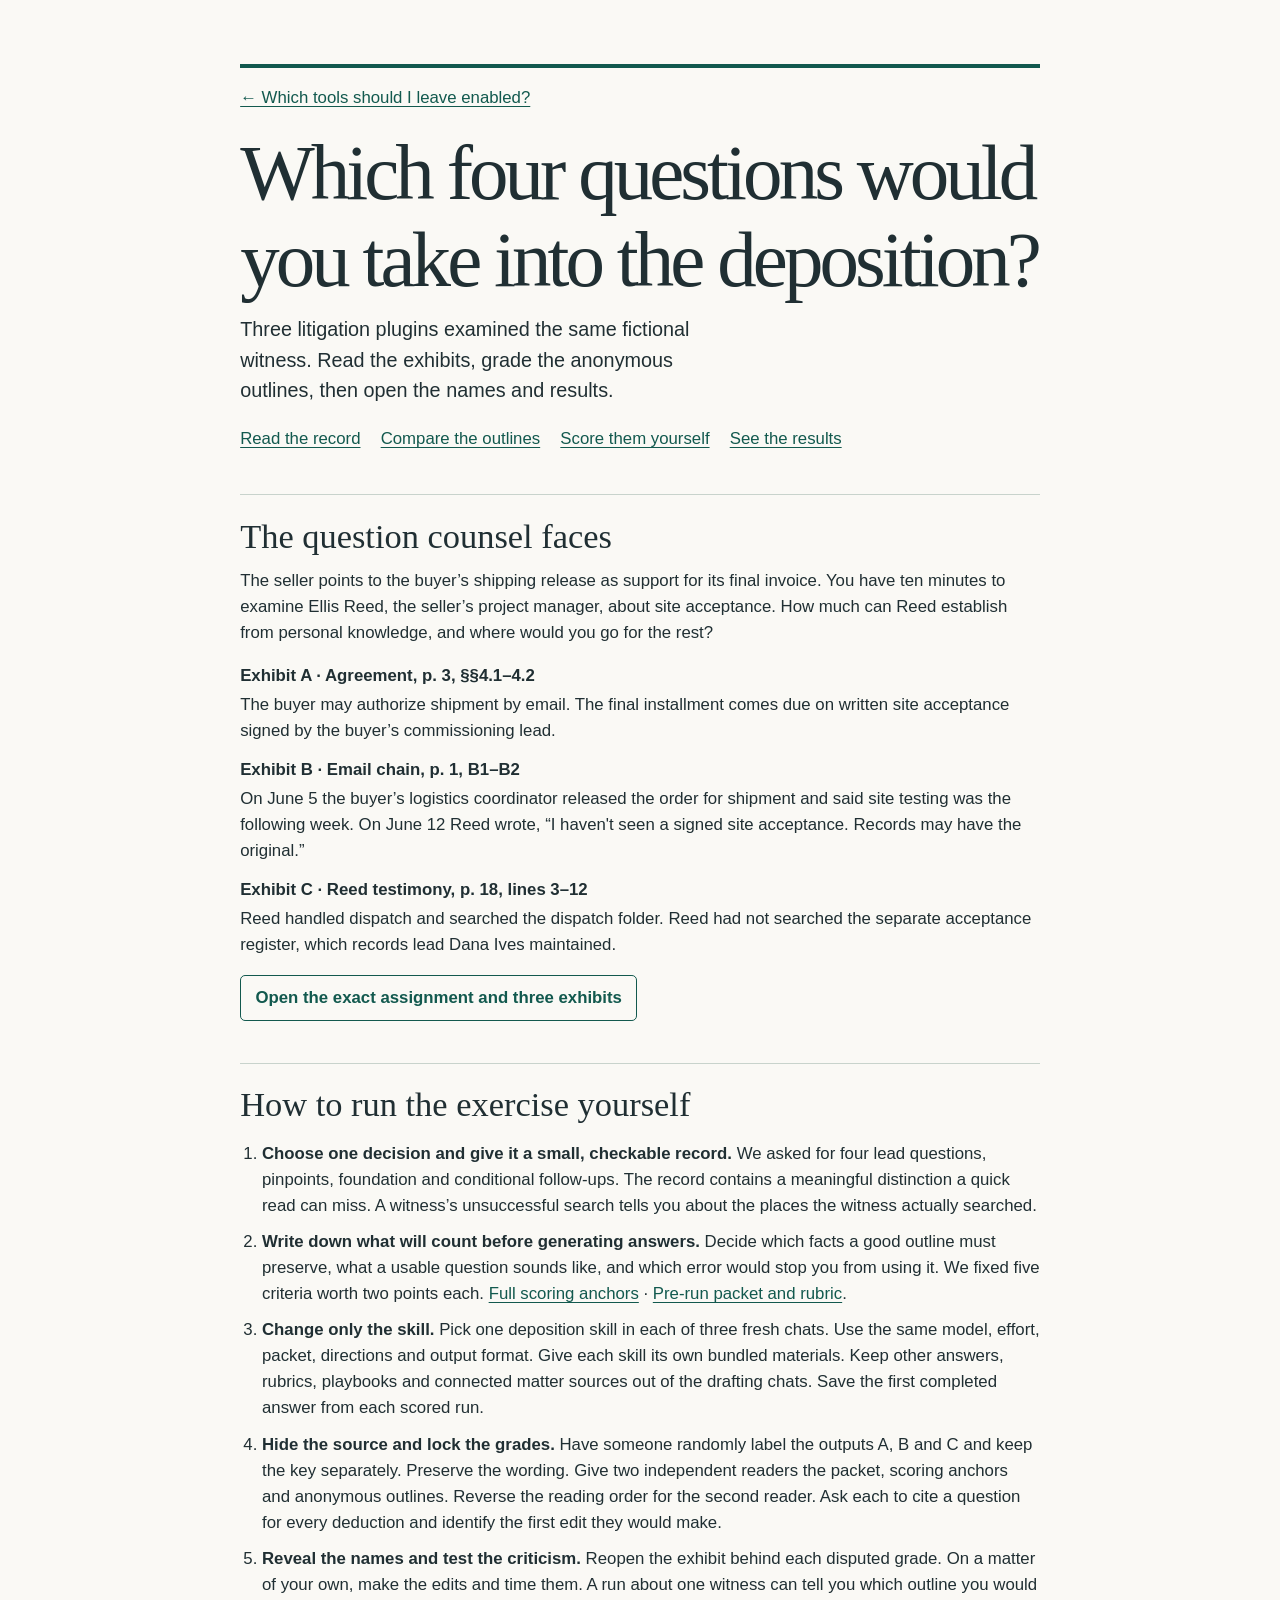
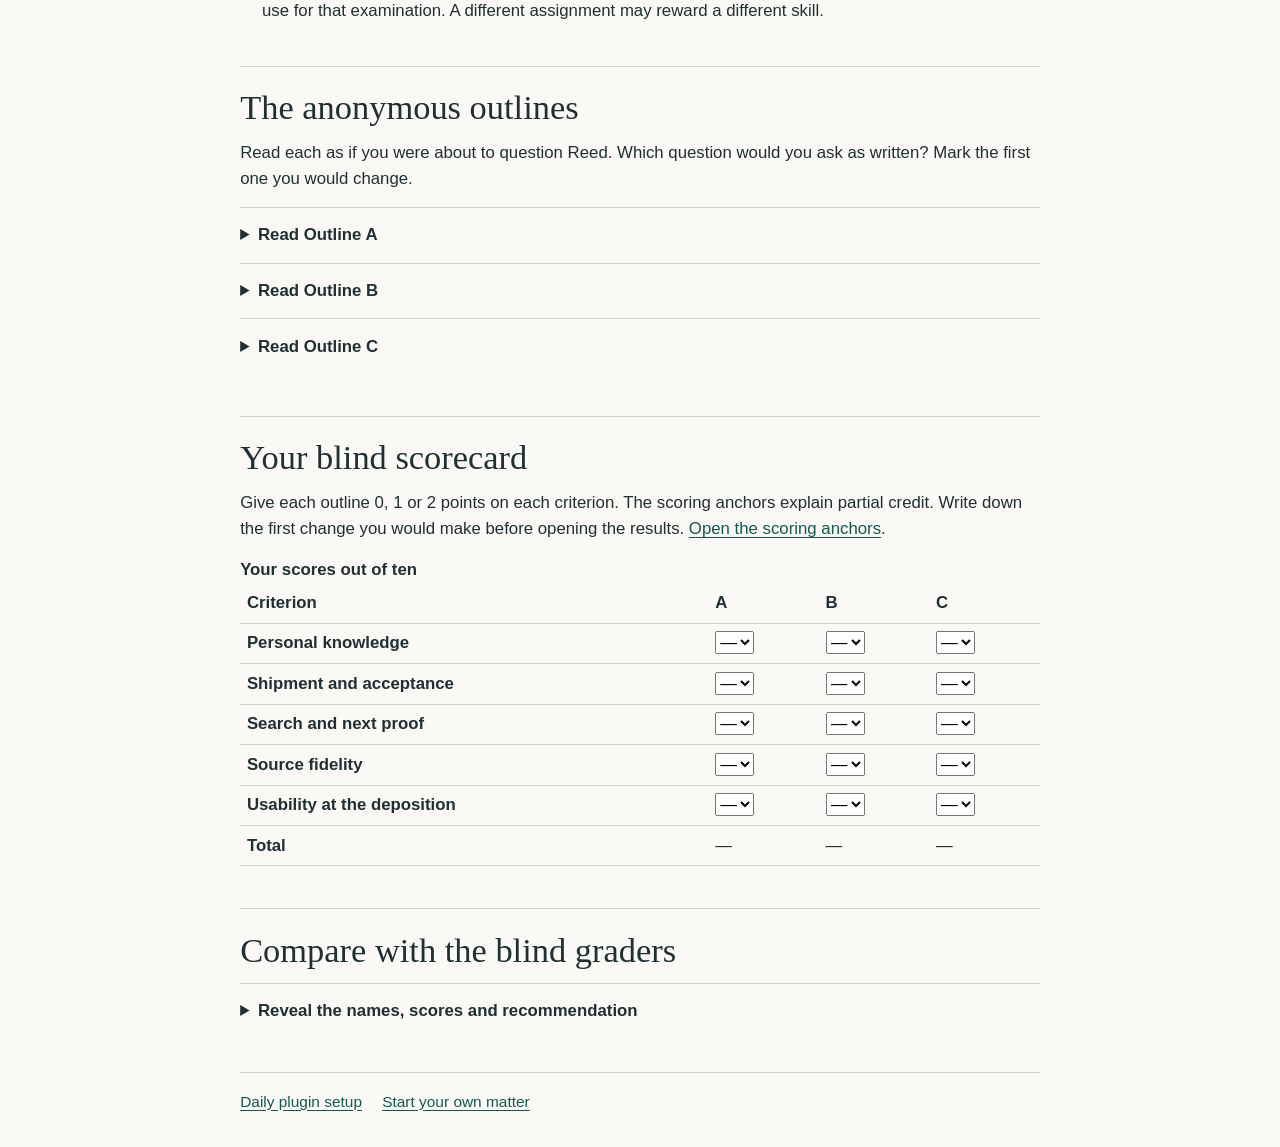
==== docs/deposition-comparison.html @ b8de30ad "Publish the blinded three-way deposition comparison and scoring exercise" ====
<!doctype html>
<html lang="en">
<head>
  <meta charset="utf-8">
  <meta name="viewport" content="width=device-width, initial-scale=1">
  <meta name="description" content="Try a blind comparison of three deposition outlines on the same fictional record. Read the exhibits, score the questions and compare your reasoning.">
  <title>Three deposition outlines, graded blind · Litigation Workbench</title>
  <link rel="stylesheet" href="styles.css">
  <script src="deposition-score.js" defer></script>
</head>
<body><main class="tool-guide comparison">
  <header><a href="tools.html#overlap">← Which tools should I leave enabled?</a>
    <h1>Which four questions would you take into the deposition?</h1>
    <p class="lead">Three litigation plugins examined the same fictional witness. Read the exhibits, grade the anonymous outlines, then open the names and results.</p>
    <nav aria-label="Comparison"><a href="#record">Read the record</a><a href="#outlines">Compare the outlines</a><a href="#score">Score them yourself</a><a href="#results">See the results</a></nav>
  </header>
  <section id="record"><h2>The question counsel faces</h2>
    <p>The seller points to the buyer’s shipping release as support for its final invoice. You have ten minutes to examine Ellis Reed, the seller’s project manager, about site acceptance. How much can Reed establish from personal knowledge, and where would you go for the rest?</p>
    <dl class="routes">
      <dt>Exhibit A · Agreement, p. 3, §§4.1–4.2</dt><dd>The buyer may authorize shipment by email. The final installment comes due on written site acceptance signed by the buyer’s commissioning lead.</dd>
      <dt>Exhibit B · Email chain, p. 1, B1–B2</dt><dd>On June 5 the buyer’s logistics coordinator released the order for shipment and said site testing was the following week. On June 12 Reed wrote, “I haven't seen a signed site acceptance. Records may have the original.”</dd>
      <dt>Exhibit C · Reed testimony, p. 18, lines 3–12</dt><dd>Reed handled dispatch and searched the dispatch folder. Reed had not searched the separate acceptance register, which records lead Dana Ives maintained.</dd>
    </dl>
    <p><a class="button" href="files/deposition-comparison/assignment.txt">Open the exact assignment and three exhibits</a></p>
  </section>
  <section id="method"><h2>How to run the exercise yourself</h2>
    <ol>
      <li><strong>Choose one decision and give it a small, checkable record.</strong> We asked for four lead questions, pinpoints, foundation and conditional follow-ups. The record contains a meaningful distinction a quick read can miss. A witness’s unsuccessful search tells you about the places the witness actually searched.</li>
      <li><strong>Write down what will count before generating answers.</strong> Decide which facts a good outline must preserve, what a usable question sounds like, and which error would stop you from using it. We fixed five criteria worth two points each. <a href="files/deposition-comparison/scorecard.txt">Full scoring anchors</a> · <a href="https://github.com/scarson/litigation-workbench/commit/a707672">Pre-run packet and rubric</a>.</li>
      <li><strong>Change only the skill.</strong> Pick one deposition skill in each of three fresh chats. Use the same model, effort, packet, directions and output format. Give each skill its own bundled materials. Keep other answers, rubrics, playbooks and connected matter sources out of the drafting chats. Save the first completed answer from each scored run.</li>
      <li><strong>Hide the source and lock the grades.</strong> Have someone randomly label the outputs A, B and C and keep the key separately. Preserve the wording. Give two independent readers the packet, scoring anchors and anonymous outlines. Reverse the reading order for the second reader. Ask each to cite a question for every deduction and identify the first edit they would make.</li>
      <li><strong>Reveal the names and test the criticism.</strong> Reopen the exhibit behind each disputed grade. On a matter of your own, make the edits and time them. A run about one witness can tell you which outline you would use for that examination. A different assignment may reward a different skill.</li>
    </ol>
  </section>
  <section id="outlines"><h2>The anonymous outlines</h2>
    <p>Read each as if you were about to question Reed. Which question would you ask as written? Mark the first one you would change.</p>
    <details id="outline-a"><summary>Read Outline A</summary><div class="response"><ol>
<li>
<p><strong>“Your work on this order was dispatch scheduling, and you were copied on logistics messages, correct?”</strong><br />
<strong>Source/foundation:</strong> Reed’s own sworn testimony, Ex. C, p. 18, lines 3–5; establishes his role and opportunity to know.<br />
<strong>If he describes broader responsibilities:</strong> “What site-acceptance work did you personally perform?”</p>
</li>
<li>
<p><strong>“Do you recognize this June 5 email addressed to you, authorizing release for shipment and saying site testing was next week?”</strong><br />
<strong>Source/foundation:</strong> Ex. B, p. 1, B1; establish recognition and receipt before exploring his understanding.<br />
<strong>If he treats it as site acceptance:</strong> “What did you understand to constitute acceptance signed by Buyer’s commissioning lead, and what supported that understanding?”<br />
<strong>Counsel note:</strong> This is the seller’s strongest document. Ex. A, p. 3, §4.1 permits shipment release by email; §4.2 ties the final installment to written site acceptance signed by the commissioning lead. Establish Reed’s factual understanding without assuming he administered those terms.</p>
</li>
<li>
<p><strong>“Did you send the June 12 email reporting that you had not seen a signed site acceptance and that records might have the original, after searching your dispatch folder without searching the separate acceptance register?”</strong><br />
<strong>Source/foundation:</strong> Ex. B, p. 1, B2, establishes authorship and the complete qualification; Reed’s own testimony, Ex. C, p. 18, lines 6–9, establishes the search’s limits.<br />
<strong>If denied or qualified:</strong> “Which part needs correcting—the email’s authorship, the locations you searched, or both?”<br />
<strong>Counsel note:</strong> These passages are consistent. Neither establishes that no signed acceptance existed.</p>
</li>
<li>
<p><strong>“You previously identified records lead Dana Ives as maintaining the separate acceptance register; what do you personally know about where that register and any original signed acceptance could be found?”</strong><br />
<strong>Source/foundation:</strong> Reed’s own testimony, Ex. C, p. 18, lines 10–12, including his lack of knowledge of the register’s contents; Ex. B, p. 1, B2, identifies records as a possible location for the original.<br />
<strong>If he cannot identify a location:</strong> “Who would know where those records are kept?” <strong>If he now claims knowledge of their contents:</strong> “What did you personally see, and when?”<br />
<strong>Counsel note:</strong> Best remaining proof: the acceptance register and any original written acceptance bearing Buyer’s commissioning lead’s signature, including its date. Dana Ives is the identified custodian lead; the packet does not establish what those records contain.</p>
</li>
</ol></div><p><a href="https://github.com/scarson/litigation-workbench/blob/main/docs/files/deposition-comparison/outline-A.md">Original Outline A</a></p></details>
<details id="outline-b"><summary>Read Outline B</summary><div class="response"><ol>
<li>
<p><strong>“Which messages in Exhibit B do you recognize from your own work on this order?”</strong><br />
<em>Sources:</em> B, p. 1, B1–B2; C, p. 18, lines 3–5.<br />
<em>If recognition is limited:</em> “Which did you personally receive or send?”<br />
<em>Counsel note:</em> Establish receipt of B1 and authorship of B2 before relying on them. Reed previously described his role as dispatch scheduling and being copied on logistics messages. <strong>1 minute.</strong></p>
</li>
<li>
<p><strong>“What, if anything, in the June 5 email did you understand to be written site acceptance signed by the buyer’s commissioning lead?”</strong><br />
<em>Sources:</em> A, p. 3, §§4.1–4.2; B, p. 1, B1.<br />
<em>If Reed identifies acceptance:</em> “What words or signature support that understanding, and how did you know the signer was the commissioning lead?”<br />
<em>Counsel note:</em> B1 expressly releases shipment and places site testing the following week. Keep the inquiry on Reed’s understanding and its factual basis. <strong>3 minutes.</strong></p>
</li>
<li>
<p><strong>“Before writing on June 12, ‘I haven't seen a signed site acceptance,’ where had you personally searched for one?”</strong><br />
<em>Sources:</em> B, p. 1, B2; C, p. 18, lines 6–9.<br />
<em>If Reed now includes the acceptance register:</em> “You previously testified that you searched your dispatch folder but did not search the separate acceptance register. What explains that difference?”<br />
<em>Counsel note:</em> Establish the search’s limits; failure to find acceptance in his folder does not establish that none existed. <strong>3 minutes.</strong></p>
</li>
<li>
<p><strong>“Based on your personal knowledge, who could locate any entry for this order in the separate acceptance register and any original signed acceptance?”</strong><br />
<em>Sources:</em> C, p. 18, lines 10–12; B, p. 1, B2.<br />
<em>If Reed identifies Dana Ives:</em> “What identifying information would she need to find those records?” <em>If he cannot identify a source:</em> “What was the basis for your statement that Records may have the original?”<br />
<em>Counsel note:</em> Dana and the register are the principal remaining proof leads. Reed previously said he did not know the register’s contents; stop when his personal knowledge is exhausted. <strong>3 minutes.</strong></p>
</li>
</ol></div><p><a href="https://github.com/scarson/litigation-workbench/blob/main/docs/files/deposition-comparison/outline-B.md">Original Outline B</a></p></details>
<details id="outline-c"><summary>Read Outline C</summary><div class="response"><ol>
<li>
<p><strong>“You wrote to seller billing on June 12, ‘I haven't seen a signed site acceptance,’ correct?”</strong><br />
<strong>Source:</strong> Ex. B, p. 1, B2.<br />
<strong>If authorship is denied:</strong> “What makes you dispute that this is your email?”<br />
<strong>If he claims to have seen an acceptance:</strong> “When did you first see it, and where can we find that document?”</p>
</li>
<li>
<p><strong>“The June 5 email sent to you said, ‘Release for shipment today. Site testing is next week,’ correct?”</strong><br />
<strong>Source:</strong> Ex. B, p. 1, B1.<br />
<strong>If receipt is denied:</strong> “Did you otherwise learn of that shipment release?”<br />
<strong>If he treats the email as site acceptance:</strong> Show Ex. A, p. 3, §§4.1–4.2; ask, “What writing are you relying on as site acceptance signed by the Buyer’s commissioning lead?”<br />
<em>Counsel note: Establish the document he relies on; avoid asking Reed to decide the contractual payment obligation.</em></p>
</li>
<li>
<p><strong>“In your earlier sworn testimony, you said you did not search the separate acceptance register on June 12, correct?”</strong><br />
<strong>Source:</strong> Ex. C, p. 18, lines 6–9.<br />
<strong>If denied:</strong> Show the passage; ask, “Did you give that answer under oath?”<br />
<strong>If he describes an additional or later search:</strong> “When did you search the register, and what did you find?”<br />
<em>Counsel note: His stated role was dispatch scheduling and receiving copied logistics messages. His search and personal knowledge do not establish that no acceptance existed. Ex. C, p. 18, lines 3–12.</em></p>
</li>
<li>
<p><strong>“You previously identified Dana Ives as maintaining the acceptance register; how can we locate Dana and that register?”</strong><br />
<strong>Source:</strong> Ex. C, p. 18, lines 10–12; Ex. B, p. 1, B2 (“Records may have the original.”).<br />
<strong>If he cannot say or identifies a changed custodian:</strong> “Who would know the register’s current custodian and location?”<br />
<em>Counsel note: Seek the order’s register entry and any signed original it identifies, including the signature and date. Reed expressly disclaimed knowledge of the register’s contents; its contents remain unproved.</em></p>
</li>
</ol></div><p><a href="https://github.com/scarson/litigation-workbench/blob/main/docs/files/deposition-comparison/outline-C.md">Original Outline C</a></p></details>
  </section>
  <section id="score"><h2>Your blind scorecard</h2>
    <p>Give each outline 0, 1 or 2 points on each criterion. The scoring anchors explain partial credit. Write down the first change you would make before opening the results. <a href="files/deposition-comparison/scorecard.txt">Open the scoring anchors</a>.</p>
    <table id="blind-scores"><caption>Your scores out of ten</caption>
      <thead><tr><th scope="col">Criterion</th><th scope="col">A</th><th scope="col">B</th><th scope="col">C</th></tr></thead>
      <tbody><tr><th scope="row">Personal knowledge</th></tr><tr><th scope="row">Shipment and acceptance</th></tr><tr><th scope="row">Search and next proof</th></tr><tr><th scope="row">Source fidelity</th></tr><tr><th scope="row">Usability at the deposition</th></tr></tbody>
      <tfoot><tr><th scope="row">Total</th><td>—</td><td>—</td><td>—</td></tr></tfoot>
    </table>
    <noscript><p>Use the plain-text scorecard to total the three outlines on paper.</p></noscript>
  </section>
  <section id="results"><h2>Compare with the blind graders</h2>
    <details><summary>Reveal the names, scores and recommendation</summary>
      <table><caption>Independent scores out of ten</caption>
        <thead><tr><th scope="col">Outline and plugin</th><th scope="col">Astra</th><th scope="col">Sol</th></tr></thead>
        <tbody>
          <tr><th scope="row">A · Litigation Workbench</th><td>9</td><td>9</td></tr>
          <tr><th scope="row">B · LegalQuants Litigation</th><td>9</td><td>10</td></tr>
          <tr><th scope="row">C · Claude for Legal</th><td>8</td><td>8</td></tr>
        </tbody>
      </table>
      <p><strong>For a short examination about exhibits and a witness’s personal knowledge, try LegalQuants first.</strong> Its last question asks who could locate the register entry and signed original. If Reed names the custodian, the follow-up asks what identifying information she would need. That answer could tell counsel exactly what to request next. Astra tied LegalQuants with Workbench and wanted the shipping authorization established aloud. Sol gave LegalQuants full marks.</p>
      <p><strong>What the other two did well.</strong> Workbench put Reed’s dispatch role on the record immediately and pursued the missing original. Both judges would break up its third question, which asks Reed to confirm authorship, the substance of an email and the places searched in one answer. Claude asked where to find a document Reed claimed to have seen. It established which register Reed skipped, but left Reed’s dispatch role in counsel’s notes and never asked which folder Reed actually searched.</p>
      <p><strong>A defect both graders missed.</strong> Both gave all three outlines full credit for source fidelity. Workbench Q3 puts the email <em>after</em> the search. LegalQuants Q3 starts “Before writing on June 12” and invites the same assumption. B2 dates the email. C, p. 18, lines 6–9 dates the search. Neither establishes their order. I would ask, “Where did you look for a signed acceptance on June 12?” Then, “Was that before or after your email to billing?” The published scores are the graders’ original returns. <a href="files/deposition-comparison/blind-reviews.txt">Read every score, reason and proposed first edit</a>.</p>
      <h3>What this run covered</h3>
<p>We installed the three source packages into disposable Codex profiles, verified the deposition skill text, and explicitly selected each installed skill through Codex’s native skill-selection API in a fresh, temporary project chat. Each received the identical assignment, with its own workflow instructions and bundled reference material available. GPT-6.1 Sol drafted all three at high reasoning effort. The scored runs used the first completed answer from each skill. We set aside an earlier setup pass before reading its outputs so the scored comparison could include each skill’s bundled templates.</p>
      <p>A random draw assigned A, B and C. The outlines are unedited. Two fresh grading chats received only the packet, scorecard and anonymous answers. GPT-6 Astra read A–B–C and GPT-6.1 Sol read C–B–A, both at high effort. We locked both scorecards before opening the identity key. Sol shares the drafting model. This was one fictional, text-only individual-witness exercise with AI graders. We did not measure lawyer editing time, connected discovery search, corporate-designee prep or transcript analysis.</p>
      <p>Skill versions used on November 9, 2026: <a href="https://github.com/scarson/litigation-workbench/tree/v1.3.1/plugins/litigation-workbench/skills/record-to-deposition">Workbench 1.3.1</a> · <a href="https://github.com/LegalQuants/lq-plugin-oss/tree/fa5a6681dc3cc9a08fa9ed48a5fd213057edafa0/plugins/legalquants-litigation/skills/depositions">LegalQuants 0.1.0</a> · <a href="https://github.com/anthropics/claude-for-legal/tree/4a6c651889c97cc9140580363c73e0eb17379c2b/litigation-legal/skills/deposition-prep">Claude for Legal 1.0.2</a>.</p>
    </details>
  </section>
  <footer><a href="tools.html#overlap">Daily plugin setup</a><a href="./#first-matter">Start your own matter</a></footer>
</main></body></html>
---- docs/styles.css ----
:root { color-scheme: light; --ink: #202f33; --green: #12594e; --line: #c8d3cc; --paper: #faf9f5; font: 105%/1.55 "Source Sans 3", "Segoe UI", sans-serif; color: var(--ink); background: var(--paper); }
* { box-sizing: border-box; }
body { margin: 0; }
main { max-width: 62rem; padding: clamp(1.3rem, 5vw, 4rem) clamp(1.15rem, 5vw, 3.2rem) 2rem; margin: auto; }
h1, h2 { font-family: "Source Serif 4", Georgia, serif; line-height: 1.1; font-weight: 500; text-wrap: balance; }
h1 { font-size: clamp(2.55rem, 7vw, 4.7rem); letter-spacing: -.05em; margin: 0 0 .6rem; }
h2 { font-size: clamp(1.55rem, 3.1vw, 2.05rem); margin: 0 0 .75rem; }
h3 { font-size: 1.05rem; margin: .1rem 0; }
p { margin: .45rem 0 .9rem; }
a { color: var(--green); text-underline-offset: .18em; }
:focus-visible { outline: 3px solid #a34a16; outline-offset: 4px; }
section { margin-top: 2.5rem; scroll-margin-top: 1rem; }
.hero { border-top: 4px solid var(--green); border-bottom: 1px solid var(--line); padding: 1.9rem 0; display: grid; grid-template-columns: 1.4fr 1fr; gap: 2rem; align-items: center; }
.lead { font-size: 1.18rem; max-width: 28rem; }
nav, footer { display: flex; align-items: center; flex-wrap: wrap; gap: .75rem 1.2rem; }
nav { margin-top: 1.2rem; }
.prep { padding: .1rem 0 .1rem 1.4rem; border-left: 2px solid var(--line); }
.prep h2 { font-size: 1.45rem; }
.prep ul, ol { padding-inline-start: 1.3rem; }
.prep li { margin: .3rem 0; }
.prep p, footer { font-size: .92rem; }
details { padding: .85rem 0; border-top: 1px solid var(--line); }
summary { cursor: pointer; font-weight: 650; }
summary span { font-size: .88rem; color: #4a635e; font-weight: 450; margin-left: .4rem; }
details[open] summary { margin-bottom: .8rem; }
details p:last-child { margin-bottom: .25rem; }
.prompt { margin: .65rem 0 .3rem; padding: .85rem 1rem; background: #eaf1eb; border-left: 3px solid #487365; }
.copy { font: inherit; font-size: .88rem; color: var(--green); padding: .28rem .7rem; border: 1px solid #8da69c; border-radius: .25rem; background: white; cursor: pointer; }
.status { margin-left: .6rem; font-size: .85rem; }
.next { margin-top: 1rem; }
.tool { display: grid; grid-template-columns: minmax(0, 1fr) auto; align-items: center; gap: .35rem 1.5rem; padding: 1rem 0; border-top: 1px solid var(--line); }
.tool p { margin: .2rem 0; }
.button { display: inline-block; text-align: center; border: 1px solid var(--green); border-radius: .3rem; padding: .53rem .85rem; font-weight: 650; color: var(--green); text-decoration: none; }
.button:hover { background: #e1ede4; }
.button.primary { color: #fff; background: var(--green); }
.button.primary:hover { background: #0b433c; }
ol li { margin: .6rem 0; }
footer { margin-top: 2rem; padding-top: 1rem; border-top: 1px solid var(--line); }
.reading { max-width: 50rem; }
.reading header a { display: inline-block; margin-bottom: 1.2rem; }
.reading details { margin-top: .9rem; }
.tool-guide { max-width: 54rem; }
.tool-guide header { border-top: 4px solid var(--green); padding-top: 1rem; }
.tool-guide h1 { margin-top: 1.15rem; }
.tool-guide section { border-top: 1px solid var(--line); padding-top: 1.35rem; }
.tool-guide .task-links { display: grid; grid-template-columns: repeat(auto-fit, minmax(min(17rem, 100%), 1fr)); align-items: stretch; gap: 0 1.5rem; }
.task-links a { display: block; border-top: 1px solid var(--line); padding: .6rem 0; }
.task-links strong { display: block; color: var(--ink); font-size: .9rem; }
.inventory { margin: 1rem 0; border-bottom: 1px solid var(--line); }
.inventory h3 { margin-top: 1.1rem; }
.inventory dl { margin: .5rem 0 1rem; }
.inventory dt { font-family: ui-monospace, monospace; font-size: .9rem; }
.inventory dd { margin: .1rem 0 .55rem; }
.routes dt { margin-top: .8rem; font-weight: 650; }
.routes dd { margin: .15rem 0 .75rem; }
.comparison table { border-collapse: collapse; width: 100%; margin-block: .75rem; }
.comparison th, .comparison td { text-align: left; vertical-align: top; padding: .4rem; border-bottom: 1px solid var(--line); }
.comparison caption { text-align: left; font-weight: 650; }
.comparison select { font: inherit; }
.comparison .response { overflow-x: auto; padding: .1rem .4rem; }
.comparison .response :is(h2, h3, h4) { font-family: inherit; font-weight: 650; font-size: 1rem; line-height: 1.4; }
@media (max-width: 40rem) { .hero, .tool { grid-template-columns: 1fr; } .hero { gap: 1.3rem; } .tool a { justify-self: start; } .prep { padding-left: 1rem; } summary span { display: block; margin-left: 1.1rem; } }
@media print { :root { font-size: 10pt; } main { max-width: none; padding: 0; } .copy, .status, nav { display: none; } .hero { grid-template-columns: 1fr 1fr; } h1 { font-size: 26pt; } }
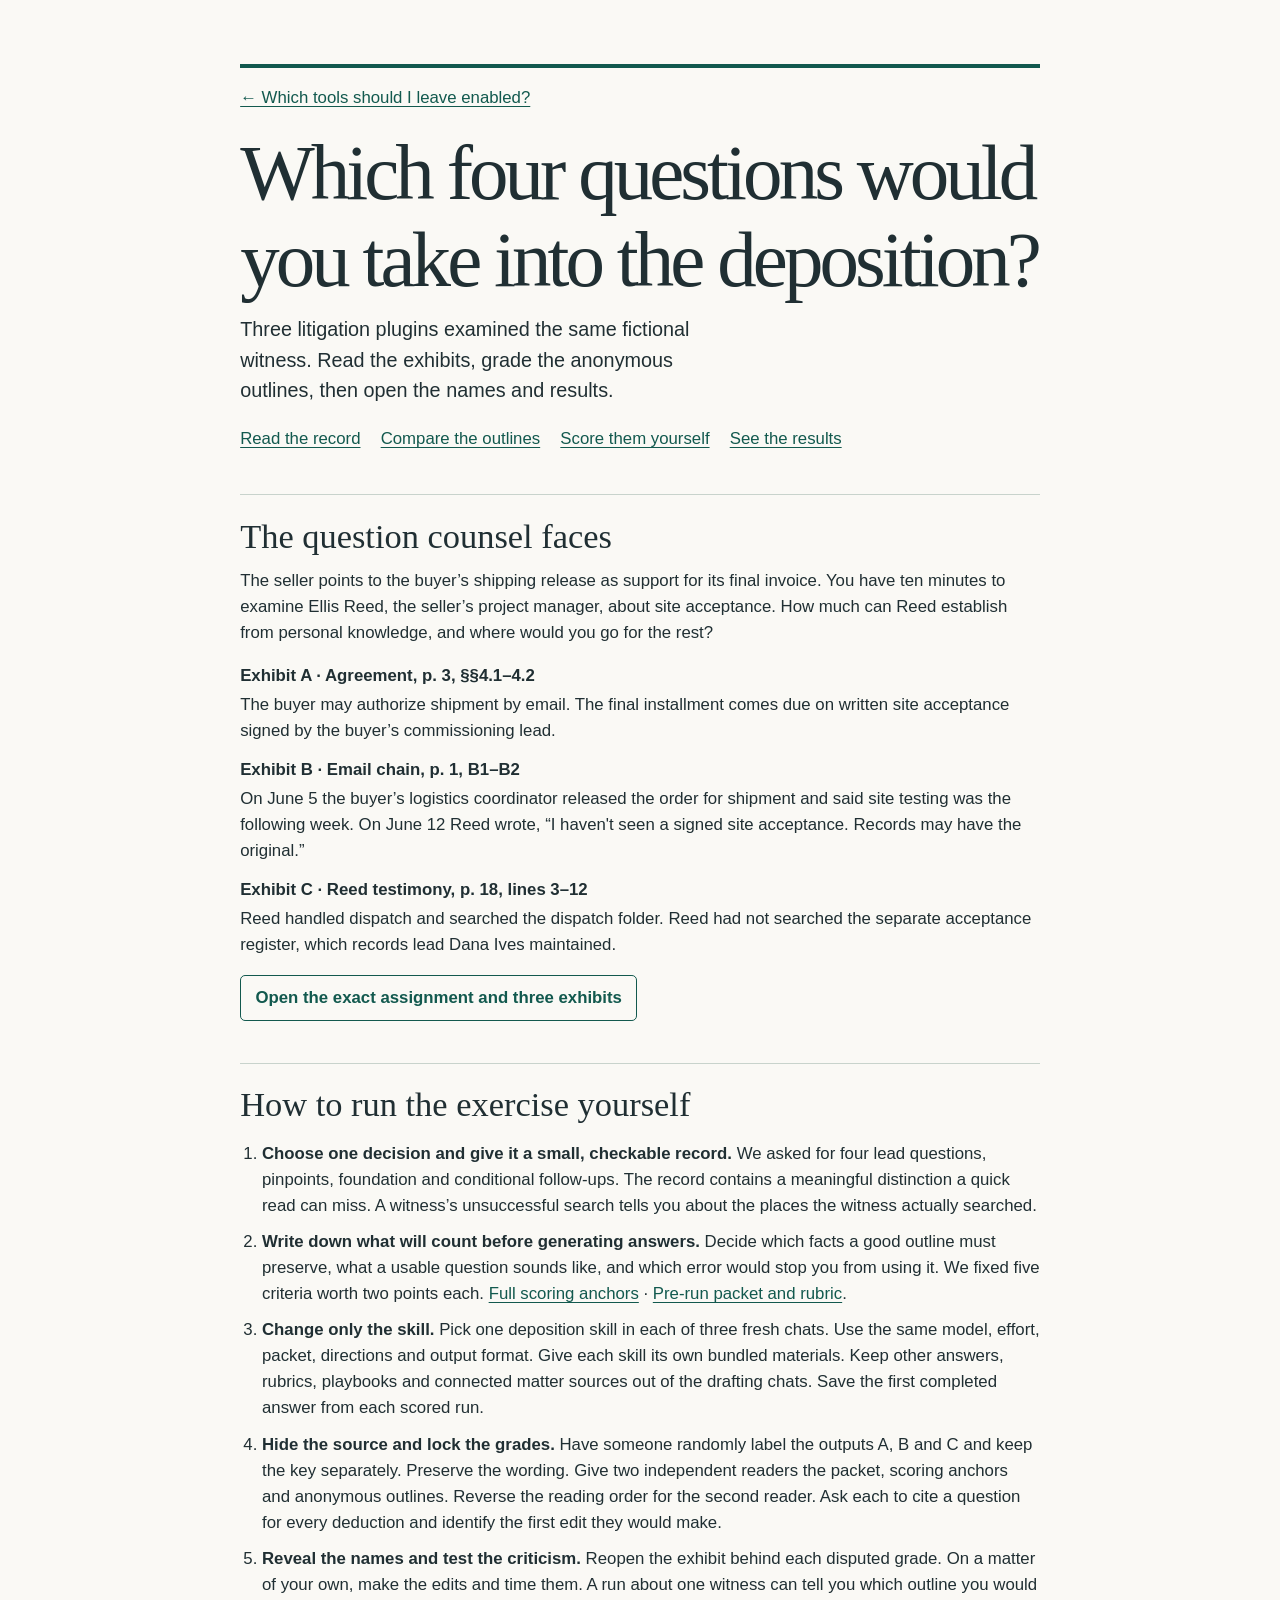
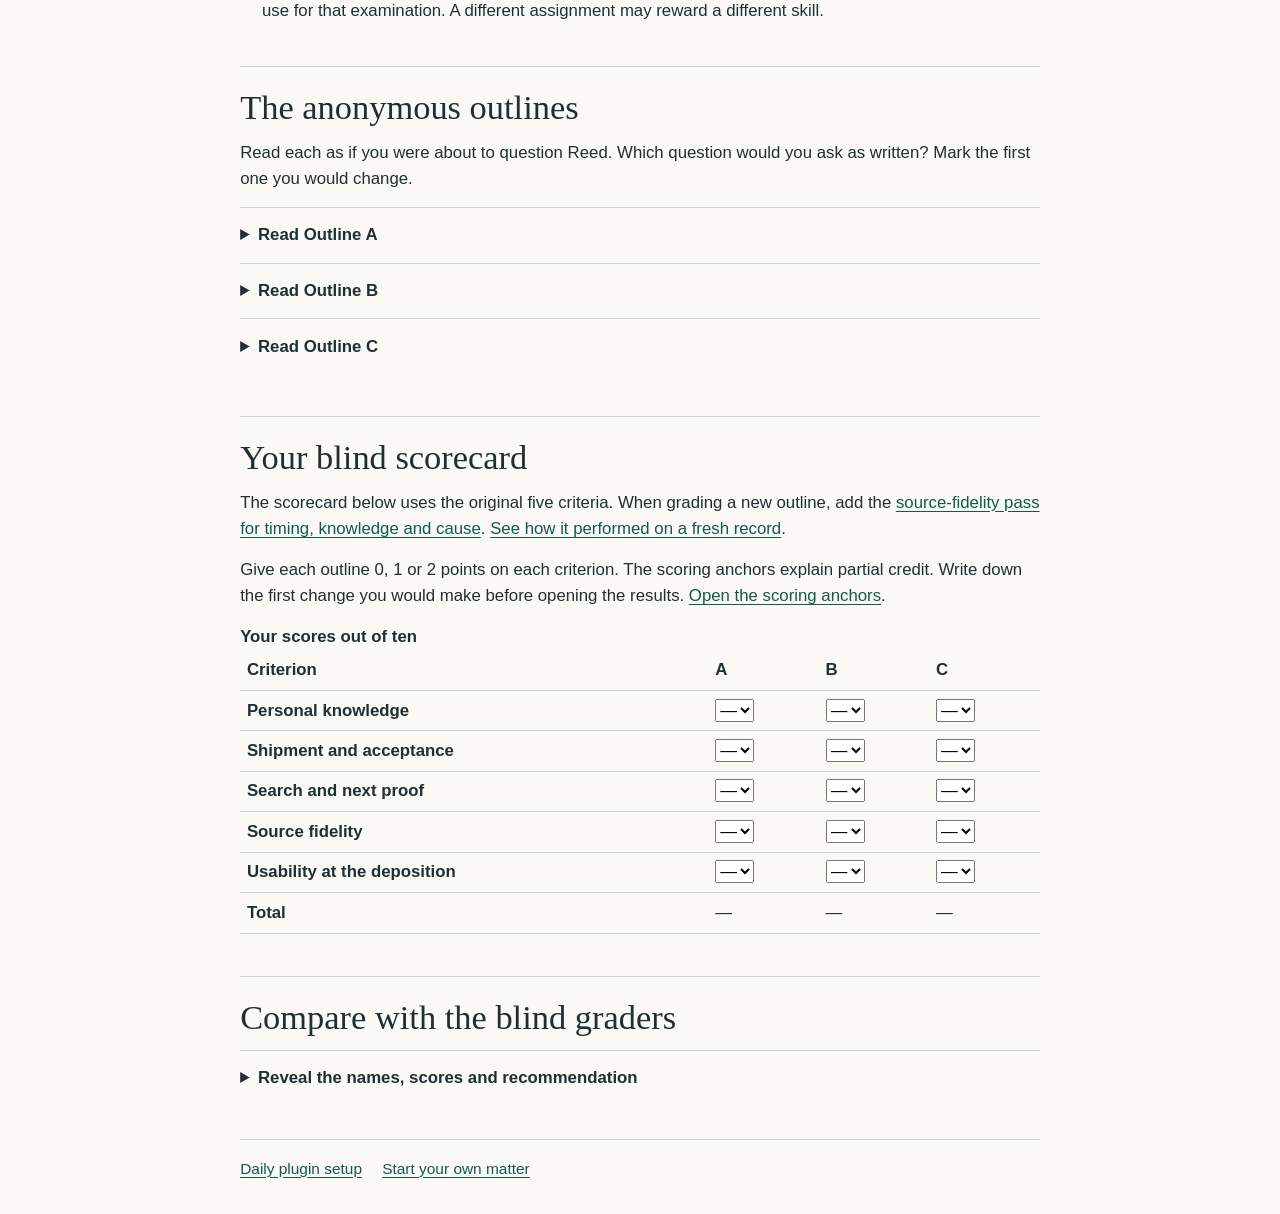
==== commit 13fa353b: "Report blind timing trials and matched replays of the original grading failure" ====
--- a/docs/deposition-comparison.html
+++ b/docs/deposition-comparison.html
@@ -115,6 +115,7 @@
 </ol></div><p><a href="https://github.com/scarson/litigation-workbench/blob/main/docs/files/deposition-comparison/outline-C.md">Original Outline C</a></p></details>
   </section>
   <section id="score"><h2>Your blind scorecard</h2>
+    <p>The scorecard below uses the original five criteria. When grading a new outline, add the <a href="files/deposition-timing/grading-guidance.txt">source-fidelity pass for timing, knowledge and cause</a>. <a href="deposition-timing.html">See how it performed on a fresh record</a>.</p>
     <p>Give each outline 0, 1 or 2 points on each criterion. The scoring anchors explain partial credit. Write down the first change you would make before opening the results. <a href="files/deposition-comparison/scorecard.txt">Open the scoring anchors</a>.</p>
     <table id="blind-scores"><caption>Your scores out of ten</caption>
       <thead><tr><th scope="col">Criterion</th><th scope="col">A</th><th scope="col">B</th><th scope="col">C</th></tr></thead>
